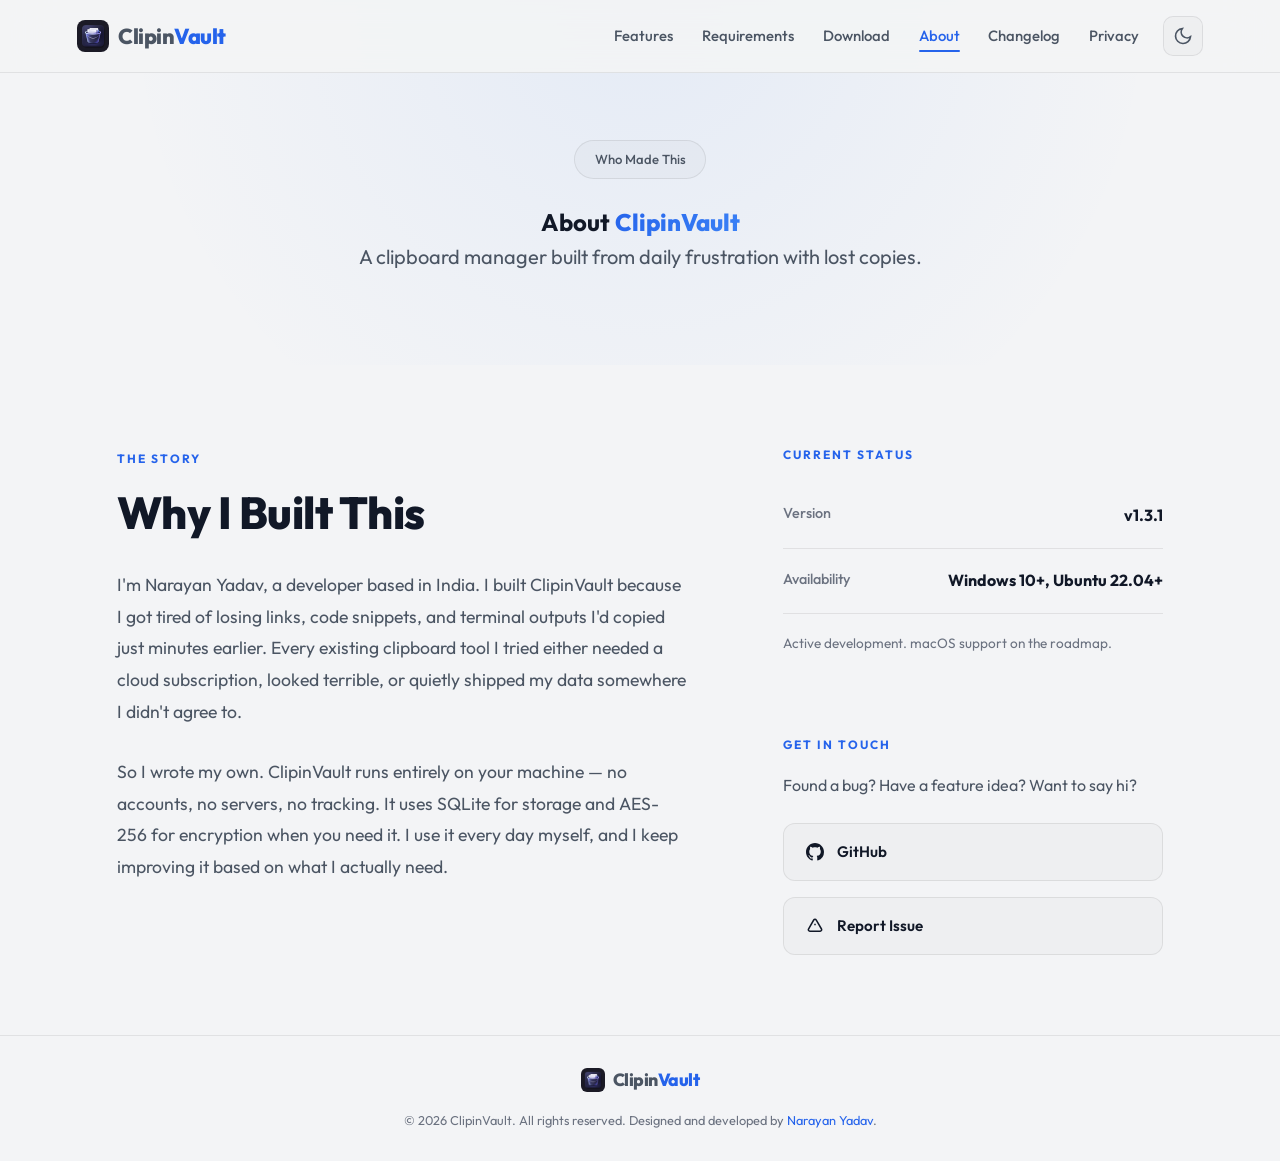
==== about/index.html @ 2b8b4d9b "add new with fix the bugs" ====
<!doctype html>
<html lang="en" data-theme="dark">
  <head>
    <meta charset="UTF-8" />
    <meta name="viewport" content="width=device-width, initial-scale=1.0" />
    <title>About-ClipinVault</title>
    <meta name="description" content="ClipinVault is built by Narayan Yadav. A clipboard manager born from daily frustration with lost copies." />
    <meta name="robots" content="index, follow" />
    <link rel="canonical" href="https://clipinvault.com/about/" />
    <meta property="og:type" content="website" />
    <meta property="og:url" content="https://clipinvault.com/about/" />
    <meta property="og:title" content="About-ClipinVault" />
    <meta property="og:description" content="The story behind ClipinVault and the developer who builds it." />
    <meta property="og:image" content="https://clipinvault.com/assets/og-preview.png" />
    <meta name="twitter:card" content="summary_large_image" />
    <meta name="twitter:image" content="https://clipinvault.com/assets/og-preview.png" />
    <link rel="icon" type="image/png" href="../assets/appicon.png?v=2" />
    <link href="https://fonts.googleapis.com/css2?family=Inter:wght@400;500;600&family=Outfit:wght@600;700;800&display=swap" rel="stylesheet" />
    <link rel="stylesheet" href="../style.css" />
  </head>
  <body>
    <header>
      <nav id="navbar">
        <a href="../" class="logo">
          <img src="../assets/appicon.png?v=2" alt="ClipinVault Logo" class="logo-img" width="32" height="32" />
          <span class="logo-text">
            <span class="logo-clipin">Clipin</span><span class="logo-vault">Vault</span>
          </span>
        </a>
        <div class="nav-right">
          <div class="nav-links" id="navLinks">
            <a href="../#features">Features</a>
            <a href="../#requirements">Requirements</a>
            <a href="../#download">Download</a>
            <a href="../about/" class="nav-active">About</a>
            <a href="../changelog/">Changelog</a>
            <a href="../privacy/">Privacy</a>
          </div>
          <button class="theme-toggle" id="themeToggle" aria-label="Toggle dark/light theme">
            <svg class="icon-sun" width="20" height="20" fill="none" stroke="currentColor" stroke-width="2" viewBox="0 0 24 24"><circle cx="12" cy="12" r="5" /><path d="M12 1v2M12 21v2M4.22 4.22l1.42 1.42M18.36 18.36l1.42 1.42M1 12h2M21 12h2M4.22 19.78l1.42-1.42M18.36 5.64l1.42-1.42" /></svg>
            <svg class="icon-moon" width="20" height="20" fill="none" stroke="currentColor" stroke-width="2" viewBox="0 0 24 24"><path d="M21 12.79A9 9 0 1111.21 3 7 7 0 0021 12.79z" /></svg>
          </button>
          <button class="hamburger" id="hamburger" aria-label="Open menu">
            <span></span><span></span><span></span>
          </button>
        </div>
      </nav>
    </header>

    <main class="about-page">
      <section class="about-hero anim-fade">
        <div class="hero-badge">Who Made This</div>
        <h1>About <span class="gradient-text">ClipinVault</span></h1>
        <p class="hero-sub">A clipboard manager built from daily frustration with lost copies.</p>
      </section>

      <section class="about-grid container">
        <div class="about-story anim-fade">
          <div class="section-tag">The Story</div>
          <h2>Why I Built This</h2>
          <p>I'm Narayan Yadav, a developer based in India. I built ClipinVault because I got tired of losing links, code snippets, and terminal outputs I'd copied just minutes earlier. Every existing clipboard tool I tried either needed a cloud subscription, looked terrible, or quietly shipped my data somewhere I didn't agree to.</p>
          <p>So I wrote my own. ClipinVault runs entirely on your machine — no accounts, no servers, no tracking. It uses SQLite for storage and AES-256 for encryption when you need it. I use it every day myself, and I keep improving it based on what I actually need.</p>
        </div>

        <div class="about-side-info anim-fade">
          <div class="about-status">
            <div class="section-tag">Current Status</div>
            <div class="status-item">
              <span class="status-label">Version</span>
              <span class="status-value">v1.3.1</span>
            </div>
            <div class="status-item">
              <span class="status-label">Availability</span>
              <span class="status-value">Windows 10+, Ubuntu 22.04+</span>
            </div>
            <p class="status-note">Active development. macOS support on the roadmap.</p>
          </div>

          <div class="about-contact">
            <div class="section-tag">Get In Touch</div>
            <p>Found a bug? Have a feature idea? Want to say hi?</p>
            <div class="contact-links">
              <a href="https://github.com/nhyadav" class="contact-link">
                <svg width="18" height="18" fill="currentColor" viewBox="0 0 24 24"><path d="M12 0C5.37 0 0 5.37 0 12c0 5.31 3.435 9.795 8.205 11.385.6.105.825-.255.825-.57 0-.285-.015-1.23-.015-2.235-3.015.555-3.795-.735-4.035-1.41-.135-.345-.72-1.41-1.23-1.695-.42-.225-1.02-.78-.015-.795.945-.015 1.62.87 1.845 1.23 1.08 1.815 2.805 1.305 3.495.99.105-.78.42-1.305.765-1.605-2.67-.3-5.46-1.335-5.46-5.925 0-1.305.465-2.385 1.23-3.225-.12-.3-.54-1.53.12-3.18 0 0 1.005-.315 3.3 1.23.96-.27 1.98-.405 3-.405s2.04.135 3 .405c2.295-1.56 3.3-1.23 3.3-1.23.66 1.65.24 2.88.12 3.18.765.84 1.23 1.905 1.23 3.225 0 4.605-2.805 5.625-5.475 5.925.435.375.81 1.095.81 2.22 0 1.605-.015 2.895-.015 3.3 0 .315.225.69.825.57A12.02 12.02 0 0024 12c0-6.63-5.37-12-12-12z"/></svg>
                <span>GitHub</span>
              </a>
              <a href="https://github.com/nhyadav/ClipinVault/issues" class="contact-link">
                <svg width="18" height="18" fill="none" stroke="currentColor" stroke-width="2" viewBox="0 0 24 24"><path d="M12 9v2m0 4h.01m-6.938 4h13.856c1.54 0 2.502-1.667 1.732-3L13.732 4c-.77-1.333-2.694-1.333-3.464 0L3.34 16c-.77 1.333.192 3 1.732 3z"/></svg>
                <span>Report Issue</span>
              </a>
            </div>
          </div>
        </div>
      </section>
    </main>

    <footer>
      <div class="footer-inner">
        <div class="footer-brand">
          <img src="../assets/appicon.png?v=2" alt="ClipinVault" width="24" height="24" />
          <span class="logo-text" style="font-size: 1.1rem">
            <span class="logo-clipin">Clipin</span><span class="logo-vault">Vault</span>
          </span>
        </div>
        <p class="footer-copy">
          &copy; 2026 ClipinVault. All rights reserved. Designed and developed by
          <a href="https://github.com/nhyadav">Narayan Yadav</a>.
        </p>
      </div>
    </footer>

    <script>
      const toggle = document.getElementById("themeToggle");
      const html = document.documentElement;
      const stored = localStorage.getItem("cv-theme");
      if (stored) html.setAttribute("data-theme", stored);
      else if (window.matchMedia("(prefers-color-scheme: light)").matches) html.setAttribute("data-theme", "light");
      toggle.addEventListener("click", () => {
        const next = html.getAttribute("data-theme") === "dark" ? "light" : "dark";
        html.setAttribute("data-theme", next);
        localStorage.setItem("cv-theme", next);
      });
      const hamburger = document.getElementById("hamburger");
      const navLinks = document.getElementById("navLinks");
      hamburger.addEventListener("click", () => {
        navLinks.classList.toggle("open");
        hamburger.classList.toggle("active");
      });
      navLinks.querySelectorAll("a").forEach((a) =>
        a.addEventListener("click", () => {
          navLinks.classList.remove("open");
          hamburger.classList.remove("active");
        }),
      );
      const observer = new IntersectionObserver(
        (entries) => {
          entries.forEach((e) => {
            if (e.isIntersecting) {
              e.target.classList.add("visible");
              observer.unobserve(e.target);
            }
          });
        },
        { threshold: 0.15 },
      );
      document.querySelectorAll(".anim-fade").forEach((el) => observer.observe(el));
    </script>
  </body>
</html>
---- style.css ----
/* ===== THEME VARIABLES ===== */
[data-theme="dark"] {
  --bg: #111827;
  --bg-card: #1f2937;
  --bg-elevated: #374151;
  --accent: #3b82f6;
  --accent2: #60a5fa;
  --text: #f9fafb;
  --text2: #9ca3af;
  --text3: #6b7280;
  --border: rgba(255, 255, 255, 0.1);
  --border-hover: rgba(255, 255, 255, 0.2);
  --glass: rgba(255, 255, 255, 0.05);
  --shadow: 0 10px 40px rgba(0, 0, 0, 0.4);
  --nav-bg: rgba(17, 24, 39, 0.85);
  --code-bg: rgba(59, 130, 246, 0.15);
  --badge-avail-bg: rgba(52, 211, 153, 0.15);
  --badge-avail-color: #34d399;
  --badge-coming-bg: rgba(251, 191, 36, 0.15);
  --badge-coming-color: #fbbf24;
}
[data-theme="light"] {
  --bg: #f3f4f6;
  --bg-card: #ffffff;
  --bg-elevated: #e5e7eb;
  --accent: #2563eb;
  --accent2: #3b82f6;
  --text: #111827;
  --text2: #4b5563;
  --text3: #6b7280;
  --border: rgba(0, 0, 0, 0.08);
  --border-hover: rgba(0, 0, 0, 0.15);
  --glass: rgba(0, 0, 0, 0.02);
  --shadow: 0 10px 40px rgba(0, 0, 0, 0.06);
  --nav-bg: rgba(243, 244, 246, 0.9);
  --code-bg: rgba(37, 99, 235, 0.08);
  --badge-avail-bg: rgba(16, 185, 129, 0.12);
  --badge-avail-color: #059669;
  --badge-coming-bg: rgba(245, 158, 11, 0.12);
  --badge-coming-color: #d97706;
}

/* ===== RESET & BASE ===== */
*,
*::before,
*::after {
  margin: 0;
  padding: 0;
  box-sizing: border-box;
}
html {
  scroll-behavior: smooth;
}
body {
  font-family: "Outfit", sans-serif;
  background: var(--bg);
  color: var(--text);
  line-height: 1.6;
  overflow-x: hidden;
  -webkit-font-smoothing: antialiased;
  transition:
    background 0.35s,
    color 0.35s;
}
h1,
h2,
h3,
.logo-text {
  font-family: "Outfit", sans-serif;
}
a {
  color: inherit;
  text-decoration: none;
}
img {
  max-width: 100%;
  display: block;
}

.gradient-text {
  background: linear-gradient(135deg, var(--accent), var(--accent2));
  -webkit-background-clip: text;
  background-clip: text;
  -webkit-text-fill-color: transparent;
  font-weight: 800;
}

/* ===== NAV ===== */
nav {
  position: fixed;
  top: 0;
  width: 100%;
  padding: 1rem 6%;
  display: flex;
  justify-content: space-between;
  align-items: center;
  background: var(--nav-bg);
  backdrop-filter: blur(24px);
  -webkit-backdrop-filter: blur(24px);
  z-index: 1000;
  border-bottom: 1px solid var(--border);
  transition: background 0.35s;
}
.logo {
  display: flex;
  align-items: center;
  gap: 0.6rem;
}
.logo-img {
  width: 32px;
  height: 32px;
  border-radius: 8px;
}
.logo-text {
  font-size: 1.35rem;
  font-weight: 800;
  letter-spacing: -0.5px;
}
.logo-clipin {
  color: var(--text2);
}
.logo-vault {
  color: var(--accent);
}
.nav-right {
  display: flex;
  align-items: center;
  gap: 1.5rem;
}
.nav-links {
  display: flex;
  gap: 1.8rem;
}
.nav-links a {
  color: var(--text2);
  font-weight: 500;
  font-size: 0.93rem;
  transition: color 0.25s;
}
.nav-links a:hover {
  color: var(--text);
}

/* Theme toggle */
.theme-toggle {
  background: var(--glass);
  border: 1px solid var(--border);
  border-radius: 10px;
  width: 40px;
  height: 40px;
  display: flex;
  align-items: center;
  justify-content: center;
  cursor: pointer;
  color: var(--text2);
  transition: all 0.25s;
}
.theme-toggle:hover {
  border-color: var(--accent);
  color: var(--accent);
}
[data-theme="dark"] .icon-sun {
  display: block;
}
[data-theme="dark"] .icon-moon {
  display: none;
}
[data-theme="light"] .icon-sun {
  display: none;
}
[data-theme="light"] .icon-moon {
  display: block;
}

/* Hamburger */
.hamburger {
  display: none;
  flex-direction: column;
  gap: 5px;
  background: none;
  border: none;
  cursor: pointer;
  padding: 4px;
}
.hamburger span {
  width: 22px;
  height: 2px;
  background: var(--text2);
  border-radius: 2px;
  transition: all 0.3s;
}
.hamburger.active span:nth-child(1) {
  transform: rotate(45deg) translate(5px, 5px);
}
.hamburger.active span:nth-child(2) {
  opacity: 0;
}
.hamburger.active span:nth-child(3) {
  transform: rotate(-45deg) translate(5px, -5px);
}

/* ===== HERO ===== */
.hero {
  padding: 110px 6% 40px;
  display: flex;
  flex-direction: column;
  align-items: center;
  text-align: center;
  position: relative;
}
.hero::before {
  content: "";
  position: absolute;
  top: -200px;
  left: 50%;
  transform: translateX(-50%);
  width: 900px;
  height: 900px;
  background: radial-gradient(
    circle,
    rgba(59, 130, 246, 0.1) 0%,
    transparent 65%
  );
  pointer-events: none;
  z-index: -1;
}
.hero-badge {
  display: inline-flex;
  align-items: center;
  gap: 0.4rem;
  padding: 0.5rem 1.2rem;
  border-radius: 99px;
  font-size: 0.82rem;
  font-weight: 500;
  background: var(--glass);
  border: 1px solid var(--border);
  color: var(--text2);
  margin-bottom: 1.5rem;
}
.hero h1 {
  font-size: clamp(2.4rem, 5.5vw, 4.2rem);
  font-weight: 800;
  line-height: 1.1;
  margin-bottom: 1.2rem;
  max-width: 800px;
}
.hero-sub {
  font-size: 1.1rem;
  color: var(--text2);
  max-width: 600px;
  margin-bottom: 2rem;
  line-height: 1.6;
}
.hero-note {
  font-size: 0.82rem;
  color: var(--text3);
  margin-top: -1rem;
}
.mac-note {
  color: var(--accent);
}

/* ===== BUTTONS ===== */
.cta-group {
  display: flex;
  flex-wrap: wrap;
  gap: 1rem;
  justify-content: center;
  margin-bottom: 1.5rem;
}
.btn {
  padding: 0.9rem 2.2rem;
  border-radius: 99px;
  font-weight: 600;
  font-size: 0.95rem;
  display: inline-flex;
  align-items: center;
  justify-content: center;
  gap: 0.8rem;
  transition: all 0.2s cubic-bezier(0.4, 0, 0.2, 1);
  cursor: pointer;
  border: 1px solid transparent;
}
.btn-primary {
  background: linear-gradient(135deg, var(--accent), var(--accent2));
  color: #fff;
  box-shadow: 0 4px 14px 0 rgba(79, 70, 229, 0.25);
}
.btn-primary:hover {
  transform: translateY(-2px);
  box-shadow: 0 6px 20px rgba(79, 70, 229, 0.35);
  opacity: 0.95;
}
.btn-outline {
  border: 1px solid var(--border);
  color: var(--text);
  background: var(--bg-card);
  box-shadow: 0 2px 8px rgba(0, 0, 0, 0.04);
}
.btn-outline:hover {
  border-color: var(--accent);
  background: var(--bg);
  box-shadow: 0 4px 12px rgba(0, 0, 0, 0.08);
}
.btn-disabled {
  border: 1px solid var(--border);
  color: var(--text3);
  background: var(--glass);
  cursor: not-allowed;
  opacity: 0.6;
}
.btn-sm {
  padding: 0.65rem 1.4rem;
  font-size: 0.85rem;
}

/* ===== MOCKUP ===== */
.mockup-container {
  width: 90%;
  max-width: 960px;
  margin: 0 auto 100px;
  background: var(--bg-card);
  border-radius: 20px;
  padding: 12px;
  border: 1px solid var(--border);
  box-shadow: var(--shadow);
  overflow: hidden;
  transition:
    background 0.35s,
    border-color 0.35s;
}
.mockup-header {
  display: flex;
  align-items: center;
  gap: 8px;
  padding: 8px 12px;
  background: var(--glass);
  border-radius: 12px 12px 0 0;
  margin-bottom: 4px;
}
.dot {
  width: 10px;
  height: 10px;
  border-radius: 50%;
}
.red {
  background: #ff5f56;
}
.yellow {
  background: #ffbd2e;
}
.green {
  background: #27c93f;
}
.mockup-title {
  font-size: 0.72rem;
  color: var(--text3);
  margin-left: 8px;
  font-weight: 500;
}
.mockup-content {
  display: grid;
  grid-template-columns: 180px 1fr;
  height: 340px;
  gap: 8px;
}

/* Sidebar */
.sidebar {
  background: var(--glass);
  border-radius: 10px;
  padding: 12px;
  display: flex;
  flex-direction: column;
  gap: 4px;
}
.sb-search {
  display: flex;
  align-items: center;
  gap: 6px;
  padding: 8px 10px;
  border-radius: 8px;
  background: var(--bg-elevated);
  font-size: 0.72rem;
  color: var(--text3);
  margin-bottom: 6px;
  border: 1px solid var(--border);
}
.sb-item {
  display: flex;
  align-items: center;
  gap: 8px;
  padding: 7px 10px;
  border-radius: 8px;
  font-size: 0.75rem;
  color: var(--text2);
  cursor: default;
  transition: background 0.2s;
}
.sb-item.active {
  background: rgba(99, 102, 241, 0.12);
  color: var(--accent);
}
.sb-icon {
  font-size: 0.85rem;
}

/* Main pane */
.main-pane {
  background: var(--glass);
  border-radius: 10px;
  padding: 14px;
  display: flex;
  flex-direction: column;
  gap: 8px;
  overflow: hidden;
}
.clip-item {
  padding: 12px 14px;
  border-radius: 10px;
  background: var(--bg-elevated);
  border: 1px solid var(--border);
  transition: border-color 0.2s;
}
.clip-item:hover {
  border-color: var(--border-hover);
}
.clip-time {
  font-size: 0.65rem;
  color: var(--text3);
  margin-bottom: 4px;
  font-weight: 500;
}
.clip-body {
  font-size: 0.78rem;
  color: var(--text2);
  line-height: 1.5;
}
.clip-link {
  color: var(--accent);
  text-decoration: underline;
}
.clip-code {
  font-family: "Courier New", monospace;
  padding: 4px 8px;
  border-radius: 6px;
  background: var(--code-bg);
  color: var(--accent);
  font-size: 0.72rem;
}

/* ===== SECTIONS SHARED ===== */
.section-header {
  text-align: center;
  margin-bottom: 3.5rem;
}
.section-header h2 {
  font-size: clamp(1.8rem, 3.5vw, 2.8rem);
  font-weight: 800;
  margin-bottom: 1rem;
}
.section-header p {
  color: var(--text2);
  font-size: 1.05rem;
  max-width: 520px;
  margin: 0 auto;
}

/* ===== BENTO FEATURES ===== */
.bento-section {
  padding: 80px 6%;
  max-width: 1240px;
  margin: 0 auto;
}
.bento-grid {
  display: grid;
  grid-template-columns: repeat(4, 1fr);
  grid-template-rows: auto auto auto;
  gap: 1.5rem;
  grid-auto-flow: dense;
}

.bento-card {
  background: var(--bg-card);
  border-radius: 20px;
  border: 1px solid var(--border);
  padding: 1.8rem;
  display: flex;
  flex-direction: column;
  position: relative;
  overflow: hidden;
  transition: all 0.4s cubic-bezier(0.4, 0, 0.2, 1);
}
.bento-card:hover {
  border-color: var(--accent);
  box-shadow: 0 16px 48px rgba(0, 0, 0, 0.2);
  transform: translateY(-4px);
}
.bento-card::before {
  content: "";
  position: absolute;
  top: 0; left: 0; right: 0; bottom: 0;
  background: radial-gradient(800px circle at top left, rgba(99,102,241,0.06), transparent 40%);
  z-index: 0;
  pointer-events: none;
}

.bento-content {
  position: relative;
  z-index: 1;
  height: 100%;
  display: flex;
  flex-direction: column;
}

.bento-pill {
  display: inline-block;
  align-self: flex-start;
  padding: 0.35rem 0.9rem;
  border-radius: 99px;
  font-size: 0.72rem;
  font-weight: 700;
  text-transform: uppercase;
  letter-spacing: 0.5px;
  background: rgba(99, 102, 241, 0.15);
  color: var(--accent);
  margin-bottom: 1.2rem;
  border: 1px solid rgba(99, 102, 241, 0.25);
}
.pill-purple { background: rgba(139, 92, 246, 0.15); color: #8b5cf6; border-color: rgba(139, 92, 246, 0.25); }
.pill-green { background: rgba(34, 197, 94, 0.15); color: #22c55e; border-color: rgba(34, 197, 94, 0.25); }
.pill-blue { background: rgba(56, 189, 248, 0.15); color: #38bdf8; border-color: rgba(56, 189, 248, 0.25); }
.pill-outline { background: var(--glass); color: var(--text2); border-color: var(--border); }

.bento-card h3 {
  font-size: 1.45rem;
  margin-bottom: 0.8rem;
  color: var(--text);
  line-height: 1.3;
}
.bento-card p {
  color: var(--text2);
  font-size: 0.95rem;
  line-height: 1.6;
}

/* Sizing Blocks */
.card-large {
  grid-column: span 2;
  grid-row: span 2;
}
.card-tall {
  grid-column: span 1;
  grid-row: span 2;
}
.card-wide {
  grid-column: span 2;
  grid-row: span 1;
}
.card-small {
  grid-column: span 1;
  grid-row: span 1;
}

/* Custom Art */
.bento-art {
  position: relative;
  z-index: 1;
  flex-grow: 1;
  display: flex;
  align-items: center;
  justify-content: center;
  margin-top: 2rem;
}
.art-badge {
  background: var(--bg-elevated);
  padding: 0.8rem 1.2rem;
  border-radius: 12px;
  border: 1px solid var(--border);
  box-shadow: 0 10px 30px rgba(0,0,0,0.3);
  display: flex;
  align-items: center;
  gap: 10px;
  font-weight: 600;
  color: var(--accent);
  animation: floatApp 4s ease-in-out infinite;
}
@keyframes floatApp {
  0% { transform: translateY(0px) rotate(-2deg); }
  50% { transform: translateY(-10px) rotate(2deg); }
  100% { transform: translateY(0px) rotate(-2deg); }
}

/* Responsive Bento */
@media (max-width: 1024px) {
  .bento-grid {
    grid-template-columns: repeat(2, 1fr);
  }
  .card-large, .card-wide {
    grid-column: span 2;
  }
  .card-tall {
    grid-column: span 1;
    grid-row: span 1;
  }
}
@media (max-width: 600px) {
  .bento-grid {
    grid-template-columns: 1fr;
  }
  .card-large, .card-wide, .card-tall, .card-small {
    grid-column: span 1;
    grid-row: auto;
  }
}

/* ===== REQUIREMENTS ===== */
.requirements {
  padding: 80px 6%;
  max-width: 1200px;
  margin: 0 auto;
}
.req-grid {
  display: grid;
  grid-template-columns: repeat(auto-fit, minmax(280px, 1fr));
  gap: 1.5rem;
}
.req-card {
  background: var(--bg-card);
  padding: 2.5rem 2rem;
  border-radius: 20px;
  border: 1px solid var(--border);
  display: flex;
  flex-direction: column;
  align-items: center;
  text-align: center;
  gap: 1.2rem;
  transition: all 0.3s ease;
}
.req-card:hover {
  border-color: var(--accent);
  transform: translateY(-3px);
}
.req-icon {
  width: 48px;
  height: 48px;
  background: var(--glass);
  border-radius: 12px;
  display: flex;
  align-items: center;
  justify-content: center;
  color: var(--accent);
  border: 1px solid var(--border);
}
.req-card h3 {
  font-size: 1.3rem;
  font-weight: 700;
}
.req-badge {
  display: inline-block;
  padding: 0.3rem 0.8rem;
  border-radius: 99px;
  font-size: 0.72rem;
  font-weight: 600;
  width: fit-content;
}
.req-badge.available {
  background: var(--badge-avail-bg);
  color: var(--badge-avail-color);
}
.req-badge.coming {
  background: var(--badge-coming-bg);
  color: var(--badge-coming-color);
}
.req-card ul {
  list-style: none;
  display: flex;
  flex-direction: column;
  gap: 0.5rem;
}
.req-card li {
  font-size: 0.85rem;
  color: var(--text2);
  padding-left: 1rem;
  position: relative;
}
.req-card li::before {
  content: "›";
  position: absolute;
  left: 0;
  color: var(--accent);
  font-weight: 700;
}
.req-card li strong {
  color: var(--text);
  font-weight: 600;
}
.coming-msg {
  padding: 1.5rem;
  border-radius: 12px;
  background: var(--glass);
  border: 1px dashed var(--badge-coming-color);
  text-align: center;
}
.coming-msg p {
  font-size: 0.88rem;
  color: var(--text2);
  line-height: 1.6;
}
.coming-msg p:first-child {
  font-weight: 600;
  color: var(--text);
  margin-bottom: 0.3rem;
}

/* Req extras */
.req-note {
  font-weight: 400;
  color: var(--text3);
  font-size: 0.78rem;
}
.req-info {
  font-size: 0.82rem;
  color: var(--text2);
  line-height: 1.5;
  padding: 0.6rem 0.8rem;
  background: var(--glass);
  border-radius: 8px;
  border: 1px solid var(--border);
}
.req-info code,
.req-dep-title code {
  background: var(--code-bg);
  color: var(--accent);
  padding: 2px 6px;
  border-radius: 4px;
  font-size: 0.78rem;
  font-family: "Courier New", monospace;
}
.req-dep-title {
  font-size: 0.88rem;
  font-weight: 600;
  color: var(--text);
  margin-bottom: 0.4rem;
}
.dep-table {
  display: flex;
  flex-direction: column;
  gap: 0;
  border: 1px solid var(--border);
  border-radius: 10px;
  overflow: hidden;
  margin-bottom: 0.6rem;
}
.dep-row {
  display: grid;
  grid-template-columns: 1fr 1fr;
  padding: 0.5rem 0.8rem;
  font-size: 0.78rem;
  border-bottom: 1px solid var(--border);
  transition: background 0.2s;
}
.dep-row:last-child {
  border-bottom: none;
}
.dep-row:hover:not(.dep-header) {
  background: var(--glass);
}
.dep-header {
  background: var(--bg-elevated);
  font-weight: 600;
  color: var(--text);
  font-size: 0.75rem;
  text-transform: uppercase;
  letter-spacing: 0.5px;
}
.dep-row code {
  background: var(--code-bg);
  color: var(--accent);
  padding: 1px 5px;
  border-radius: 4px;
  font-family: "Courier New", monospace;
  font-size: 0.75rem;
}
.dep-row span {
  color: var(--text2);
}

/* ===== INSTALLATION GUIDE ===== */
.install-guide {
  padding: 80px 6%;
  max-width: 1000px;
  margin: 0 auto;
}
.install-container {
  display: grid;
  grid-template-columns: 1fr 1fr;
  gap: 3rem;
  margin-top: 3rem;
}
.install-method h3 {
  display: flex;
  align-items: center;
  gap: 0.8rem;
  font-size: 1.4rem;
  margin-bottom: 1.2rem;
}
.install-method p {
  font-size: 0.95rem;
  color: var(--text2);
  margin-bottom: 1.5rem;
}
.terminal-box {
  background: #000;
  border-radius: 12px;
  padding: 1.2rem;
  font-family: "Courier New", monospace;
  position: relative;
  border: 1px solid var(--border);
  box-shadow: 0 10px 30px rgba(0, 0, 0, 0.2);
}
.terminal-header {
  display: flex;
  gap: 6px;
  margin-bottom: 1rem;
}
.terminal-dot {
  width: 8px;
  height: 8px;
  border-radius: 50%;
}
.t-red {
  background: #ff5f56;
}
.t-yellow {
  background: #ffbd2e;
}
.t-green {
  background: #27c93f;
}

.terminal-box code {
  color: #fff;
  font-size: 0.88rem;
  line-height: 1.5;
  display: block;
  word-break: break-all;
}
.terminal-box code .prompt {
  color: var(--accent);
  margin-right: 8px;
  user-select: none;
}
.terminal-box code .comment {
  color: #6a737d;
  display: block;
  margin-bottom: 4px;
}

.gui-steps {
  list-style: none;
  counter-reset: step;
}
.gui-steps li {
  position: relative;
  padding-left: 3rem;
  margin-bottom: 1.5rem;
  font-size: 0.95rem;
  color: var(--text2);
}
.gui-steps li::before {
  counter-increment: step;
  content: counter(step);
  position: absolute;
  left: 0;
  top: 0;
  width: 2rem;
  height: 2rem;
  background: var(--glass);
  border: 1px solid var(--border);
  border-radius: 50%;
  display: flex;
  align-items: center;
  justify-content: center;
  font-weight: 700;
  color: var(--accent);
  font-size: 0.85rem;
}

@media (max-width: 900px) {
  .install-container {
    grid-template-columns: 1fr;
    gap: 2rem;
  }
}

/* ===== DOWNLOAD CTA ===== */
.download-cta {
  padding: 60px 6% 80px;
  text-align: center;
}

/* ===== FOOTER ===== */
footer {
  border-top: 1px solid var(--border);
  padding: 30px 6%;
  transition: border-color 0.35s;
}
.footer-inner {
  max-width: 1200px;
  margin: 0 auto;
  display: flex;
  flex-direction: column;
  align-items: center;
  gap: 1rem;
}
.footer-brand {
  display: flex;
  align-items: center;
  gap: 0.5rem;
}
.footer-links {
  display: flex;
  gap: 1.5rem;
}
.footer-links a {
  font-size: 0.85rem;
  color: var(--text3);
  transition: color 0.25s;
}
.footer-links a:hover {
  color: var(--accent);
}
.footer-copy {
  font-size: 0.8rem;
  color: var(--text3);
}
.footer-copy a {
  color: var(--accent);
  transition: color 0.25s;
}
.footer-copy a:hover {
  text-decoration: underline;
}

/* ===== ANIMATIONS ===== */
.anim-fade {
  opacity: 0;
  transform: translateY(30px);
  transition:
    opacity 0.7s ease,
    transform 0.7s ease;
}
.anim-fade.visible {
  opacity: 1;
  transform: translateY(0);
}

/* ===== RESPONSIVE ===== */
@media (max-width: 768px) {
  nav {
    padding: 1rem 5%;
  }
  .nav-links {
    position: fixed;
    top: 60px;
    right: -100%;
    width: 70%;
    height: calc(100vh - 60px);
    flex-direction: column;
    background: var(--bg);
    padding: 2rem;
    gap: 1.5rem;
    transition: right 0.35s;
    border-left: 1px solid var(--border);
    box-shadow: -10px 0 30px rgba(0, 0, 0, 0.2);
  }
  .nav-links.open {
    right: 0;
  }
  .hamburger {
    display: flex;
  }
  .hero {
    padding: 120px 5% 40px;
  }
  .hero h1 {
    font-size: 2.2rem;
  }
  .cta-group {
    flex-direction: column;
    width: 100%;
  }
  .btn {
    width: 100%;
    justify-content: center;
  }
  .mockup-container {
    width: 95%;
    margin-bottom: 60px;
  }
  .mockup-content {
    grid-template-columns: 1fr;
    height: auto;
  }
  .sidebar {
    display: none;
  }
  .main-pane {
    height: 260px;
  }
  .features,
  .requirements {
    padding: 60px 5%;
  }
  .features-grid,
  .req-grid {
    grid-template-columns: 1fr;
  }
  .section-header h2 {
    font-size: 1.8rem;
  }
}

/* ===== PRIVACY PAGE SPECIFIC ===== */
.privacy-page .about-hero {
  padding: 140px 6% 60px;
  text-align: center;
  background: radial-gradient(circle at top, rgba(59, 130, 246, 0.08), transparent 70%);
}

.privacy-page .last-updated {
  display: block;
  font-size: 0.85rem;
  color: var(--text3);
  margin-top: 1.5rem;
}

.privacy-content {
  max-width: 800px;
  margin: 0 auto;
  padding: 80px 6% 120px;
  display: flex;
  flex-direction: column;
  gap: 6rem;
}

.privacy-section {
  display: flex;
  flex-direction: column;
}

.privacy-section h2 {
  font-size: 1.8rem;
  font-weight: 800;
  margin-bottom: 1.2rem;
  color: var(--text);
  letter-spacing: -0.5px;
}

.privacy-section p {
  font-size: 1.1rem;
  color: var(--text2);
  line-height: 1.8;
}

.privacy-section a {
  color: var(--accent);
  text-decoration: underline;
}

/* ===== CHANGELOG PAGE SPECIFIC ===== */
.changelog-page .about-hero {
  padding: 140px 6% 60px;
  text-align: center;
  background: radial-gradient(circle at top, rgba(59, 130, 246, 0.08), transparent 70%);
}

.changelog-timeline {
  max-width: 900px;
  margin: 0 auto;
  padding: 80px 6% 120px;
  display: flex;
  flex-direction: column;
  gap: 4rem;
}

.changelog-item {
  display: grid;
  grid-template-columns: 200px 1fr;
  gap: 3rem;
  padding-bottom: 4rem;
  border-bottom: 1px solid var(--border);
}

.changelog-item:last-child {
  border-bottom: none;
}

.changelog-meta {
  display: flex;
  flex-direction: column;
  gap: 0.5rem;
}

.changelog-meta .version-tag {
  font-size: 1.1rem;
  font-weight: 800;
  color: var(--accent);
  background: var(--code-bg);
  padding: 0.4rem 0.8rem;
  border-radius: 8px;
  width: fit-content;
}

.changelog-meta .version-date {
  font-size: 0.9rem;
  color: var(--text3);
  font-weight: 500;
}

.changelog-content ul {
  list-style: none;
  display: flex;
  flex-direction: column;
  gap: 1rem;
}

.changelog-content li {
  font-size: 1.05rem;
  color: var(--text2);
  line-height: 1.6;
  position: relative;
  padding-left: 1.5rem;
}

.changelog-content li::before {
  content: "";
  position: absolute;
  left: 0;
  top: 0.7rem;
  width: 6px;
  height: 6px;
  background: var(--accent);
  border-radius: 50%;
  opacity: 0.6;
}

.changelog-downloads {
  margin-top: 2.5rem;
  display: flex;
  gap: 1rem;
  flex-wrap: wrap;
}

@media (max-width: 800px) {
  .changelog-item {
    grid-template-columns: 1fr;
    gap: 1.5rem;
  }
}
@media (min-width: 769px) and (max-width: 1024px) {
  nav {
    padding: 1rem 4%;
  }
  .hero {
    padding: 140px 4% 60px;
  }
  .features,
  .requirements {
    padding: 80px 4%;
  }
  .features-grid,
  .req-grid {
    grid-template-columns: repeat(2, 1fr);
  }
}

/* ===== PRIVACY PAGE SPECIFIC ===== */
.privacy-page .about-hero {
  padding: 160px 6% 80px;
  text-align: left;
  max-width: 1200px;
  margin: 0 auto;
}

.privacy-page .hero-badge {
  margin-left: 0;
}

.privacy-page .last-updated {
  display: block;
  font-size: 0.9rem;
  color: var(--text3);
  margin-top: 1.5rem;
  font-weight: 500;
}

.privacy-content {
  max-width: 1200px;
  margin: 0 auto;
  padding: 0 6% 120px;
  display: flex;
  flex-direction: column;
  gap: 8rem;
}

.privacy-section {
  display: grid;
  grid-template-columns: 320px 1fr;
  gap: 4rem;
  align-items: start;
}

.section-header-block {
  position: sticky;
  top: 120px;
}

.privacy-section h2 {
  font-size: 2.2rem;
  font-weight: 800;
  margin-top: 0.5rem;
  color: var(--text);
  letter-spacing: -1px;
  line-height: 1.1;
}

.section-content-block p {
  font-size: 1.15rem;
  color: var(--text2);
  line-height: 1.8;
  margin-bottom: 2rem;
}

.section-content-block p:last-child {
  margin-bottom: 0;
}

.privacy-section a {
  color: var(--accent);
  text-decoration: underline;
}

/* ===== CHANGELOG PAGE SPECIFIC ===== */
.changelog-page .about-hero {
  padding: 160px 6% 80px;
  text-align: left;
  max-width: 1200px;
  margin: 0 auto;
}

.changelog-timeline {
  max-width: 1200px;
  margin: 0 auto;
  padding: 0 6% 120px;
  display: flex;
  flex-direction: column;
  gap: 6rem;
}

.changelog-item {
  display: grid;
  grid-template-columns: 320px 1fr;
  gap: 4rem;
  padding-bottom: 6rem;
  border-bottom: 1px solid var(--border);
}

.changelog-item:last-child {
  border-bottom: none;
}

.changelog-meta {
  position: sticky;
  top: 120px;
  display: flex;
  flex-direction: column;
  gap: 0.8rem;
}

.changelog-meta .version-tag {
  font-size: 1.2rem;
  font-weight: 800;
  color: var(--accent);
  background: var(--code-bg);
  padding: 0.5rem 1rem;
  border-radius: 12px;
  width: fit-content;
}

.changelog-meta .version-date {
  font-size: 1rem;
  color: var(--text3);
  font-weight: 600;
  letter-spacing: 0.5px;
}

.changelog-content ul {
  list-style: none;
  display: flex;
  flex-direction: column;
  gap: 1.5rem;
}

.changelog-content li {
  font-size: 1.1rem;
  color: var(--text2);
  line-height: 1.7;
  position: relative;
  padding-left: 2rem;
}

.changelog-content li::before {
  content: "→";
  position: absolute;
  left: 0;
  color: var(--accent);
  font-weight: bold;
  opacity: 0.5;
}

.changelog-downloads {
  margin-top: 3.5rem;
  display: flex;
  gap: 1.5rem;
  flex-wrap: wrap;
}

@media (max-width: 900px) {
  .privacy-section,
  .changelog-item {
    grid-template-columns: 1fr;
    gap: 2rem;
  }
  
  .section-header-block,
  .changelog-meta {
    position: static;
  }

  .privacy-page .about-hero,
  .changelog-page .about-hero {
    text-align: center;
    padding: 120px 6% 60px;
  }

  .privacy-page .hero-badge {
    margin-left: auto;
  }
}

/* ===== ABOUT PAGE SPECIFIC ===== */
.about-page .about-hero {
  padding: 140px 6% 60px;
  text-align: center;
  position: relative;
  overflow: hidden;
  background: radial-gradient(circle at top, rgba(59, 130, 246, 0.08), transparent 70%);
}

.about-page .hero-sub {
  font-size: 1.25rem;
  color: var(--text2);
  max-width: 700px;
  margin: 0 auto 2rem;
  line-height: 1.6;
}

.about-grid {
  display: grid;
  grid-template-columns: 1.5fr 1fr;
  gap: 6rem;
  max-width: 1200px;
  margin: 0 auto;
  padding: 80px 6%;
  align-items: start;
}

.section-tag {
  display: inline-block;
  font-size: 0.75rem;
  font-weight: 700;
  text-transform: uppercase;
  letter-spacing: 2px;
  color: var(--accent);
  margin-bottom: 1.2rem;
}

.about-story h2 {
  font-size: clamp(1.8rem, 4vw, 2.8rem);
  font-weight: 800;
  margin-bottom: 2rem;
  line-height: 1.1;
  letter-spacing: -0.5px;
}

.about-story p {
  font-size: 1.1rem;
  color: var(--text2);
  line-height: 1.8;
  margin-bottom: 1.8rem;
}

.about-side-info {
  display: flex;
  flex-direction: column;
  gap: 5rem;
  position: sticky;
  top: 100px;
}

.about-status, .about-contact {
  display: flex;
  flex-direction: column;
}

.status-item {
  display: flex;
  justify-content: space-between;
  padding: 1.2rem 0;
  border-bottom: 1px solid var(--border);
}

.status-label {
  color: var(--text3);
  font-weight: 500;
  font-size: 0.9rem;
}

.status-value {
  color: var(--text);
  font-weight: 700;
  font-size: 1rem;
}

.status-note {
  font-size: 0.85rem;
  color: var(--text3);
  margin-top: 1.2rem;
  line-height: 1.6;
}

.about-contact p {
  font-size: 1rem;
  color: var(--text2);
  margin-bottom: 1.5rem;
  line-height: 1.6;
}

.contact-links {
  display: flex;
  flex-direction: column;
  gap: 1rem;
}

.contact-link {
  display: flex;
  align-items: center;
  gap: 0.8rem;
  padding: 1rem 1.4rem;
  background: var(--glass);
  border: 1px solid var(--border);
  border-radius: 12px;
  color: var(--text);
  font-weight: 600;
  transition: all 0.3s cubic-bezier(0.4, 0, 0.2, 1);
  font-size: 0.95rem;
}

.contact-link:hover {
  border-color: var(--accent);
  background: rgba(59, 130, 246, 0.08);
  transform: translateX(6px);
  color: var(--accent);
}

.contact-link svg {
  flex-shrink: 0;
  transition: transform 0.3s;
}

.contact-link:hover svg {
  transform: scale(1.1);
}

@media (max-width: 1024px) {
  .about-grid {
    gap: 4rem;
  }
}

@media (max-width: 768px) {
  .about-grid {
    grid-template-columns: 1fr;
    gap: 5rem;
    padding-top: 40px;
  }
  .about-side-info {
    position: static;
    gap: 4rem;
  }
  .about-hero {
    padding-top: 120px;
  }
  .about-story h2 {
    font-size: 2.2rem;
  }
}

.footer-brand img {
  border-radius: 6px;
  object-fit: contain;
}

/* ===== NAV ACTIVE STATE ===== */
.nav-links a.nav-active {
  color: var(--accent) !important;
  position: relative;
}
.nav-links a.nav-active::after {
  content: "";
  position: absolute;
  bottom: -4px;
  left: 0;
  right: 0;
  height: 2px;
  background: var(--accent);
  border-radius: 2px;
}

/* ===== APP UI MOCKUP ===== */
.app-mockup-section {
  padding: 0 6% 80px;
  max-width: 1100px;
  margin: 0 auto;
  display: flex;
  flex-direction: column;
  align-items: center;
  gap: 1.2rem;
}

.mockup-window {
  width: 100%;
  background: var(--bg-card);
  border-radius: 16px;
  border: 1px solid var(--border);
  box-shadow: 0 24px 60px rgba(0,0,0,0.35);
  overflow: hidden;
  transition: border-color 0.35s, background 0.35s;
}

.mockup-titlebar {
  display: flex;
  align-items: center;
  gap: 0.8rem;
  padding: 0.7rem 1.2rem;
  background: var(--bg-elevated);
  border-bottom: 1px solid var(--border);
}
.titlebar-dots {
  display: flex;
  gap: 6px;
}
.tdot {
  width: 10px;
  height: 10px;
  border-radius: 50%;
}
.tdot-red { background: #ff5f56; }
.tdot-yellow { background: #ffbd2e; }
.tdot-green { background: #27c93f; }
.titlebar-label {
  font-size: 0.78rem;
  font-weight: 600;
  color: var(--text3);
  margin-left: 0.4rem;
}

.mockup-body {
  display: grid;
  grid-template-columns: 175px 1fr 220px;
  height: 400px;
}

/* ===== REAL TITLEBAR ===== */
.mockup-titlebar {
  display: flex;
  align-items: center;
  gap: 0;
  padding: 0 0.85rem;
  height: 36px;
  background: var(--bg-elevated);
  border-bottom: 1px solid var(--border);
  justify-content: space-between;
}
.mk-tb-left {
  display: flex;
  align-items: center;
  gap: 0.45rem;
  min-width: 120px;
}
.mk-tb-icon { border-radius: 3px; flex-shrink: 0; }
.mk-tb-app { font-size: 0.75rem; font-weight: 700; color: var(--text); }

.mk-tb-search {
  flex: 1;
  max-width: 320px;
  display: flex;
  align-items: center;
  gap: 6px;
  padding: 0.3rem 0.75rem;
  border-radius: 6px;
  background: var(--bg-card);
  border: 1px solid var(--border);
  font-size: 0.7rem;
  color: var(--text3);
}

.mk-tb-right {
  display: flex;
  align-items: center;
  gap: 0.4rem;
  min-width: 120px;
  justify-content: flex-end;
}
.mk-status-dot {
  width: 7px; height: 7px;
  border-radius: 50%;
  background: #22c55e;
  display: inline-block;
}
.mk-status-label { font-size: 0.65rem; color: #22c55e; font-weight: 600; }
.mk-tb-icon-btn {
  font-size: 0.7rem;
  color: var(--text3);
  padding: 1px 5px;
  cursor: pointer;
  border-radius: 3px;
}
.mk-tb-icon-btn:hover { background: var(--bg-card); }
.mk-win-btn { font-size: 0.65rem; }
.mk-close-btn:hover { background: #e53e3e !important; color: #fff; }

/* ===== SIDEBAR: NAV + TAGS ===== */
.mockup-sidebar {
  padding: 0.65rem 0;
  border-right: 1px solid var(--border);
  display: flex;
  flex-direction: column;
  background: var(--bg-elevated);
  overflow: hidden;
}

.mk-nav-group {
  display: flex;
  flex-direction: column;
  padding: 0 0.5rem;
  gap: 1px;
  margin-bottom: 0.3rem;
}

.mk-nav-item {
  display: flex;
  align-items: center;
  justify-content: space-between;
  padding: 0.3rem 0.6rem;
  border-radius: 6px;
  cursor: pointer;
  transition: background 0.15s;
}
.mk-nav-item:hover { background: var(--bg-card); }
.mk-nav-active {
  background: rgba(59,130,246,0.12) !important;
}
.mk-nav-label { font-size: 0.72rem; color: var(--text2); flex: 1; }
.mk-nav-active .mk-nav-label { color: var(--accent); font-weight: 600; }
.mk-nav-count {
  font-size: 0.65rem;
  font-weight: 600;
  padding: 1px 6px;
  border-radius: 99px;
  background: var(--bg-card);
  color: var(--text2);
  border: 1px solid var(--border);
  min-width: 20px;
  text-align: center;
}
.mk-count-zero { opacity: 0.45; }
.mk-count-accent { background: rgba(139,92,246,0.12); color: #8b5cf6; border-color: rgba(139,92,246,0.25); }
.mk-nav-active .mk-nav-count { background: rgba(59,130,246,0.18); color: var(--accent); border-color: rgba(59,130,246,0.3); }

.mk-sidebar-section-label {
  font-size: 0.58rem;
  font-weight: 700;
  letter-spacing: 0.7px;
  color: var(--text3);
  padding: 0.5rem 1.1rem 0.25rem;
  text-transform: uppercase;
}

.mk-tag-icon {
  width: 8px; height: 8px;
  border-radius: 2px;
  display: inline-block;
  margin-right: 6px;
  flex-shrink: 0;
}
.mk-tag-code { background: #22c55e; }
.mk-tag-sql { background: #3b82f6; }
.mk-tag-json { background: #f59e0b; }
.mk-tag-url { background: #6366f1; }
.mk-tag-cmd { background: #ec4899; }
.mk-tag-img { background: #14b8a6; }
.mk-tag-txt { background: var(--text3); }
.mk-tag-mfa { background: #f97316; }

.mk-sidebar-footer {
  margin-top: auto;
  padding: 0.6rem 1rem;
  border-top: 1px solid var(--border);
}
.mk-autoclean-badge {
  font-size: 0.65rem;
  color: var(--text3);
  display: flex;
  align-items: center;
  gap: 0.4rem;
}
.mk-ac-on {
  background: rgba(34,197,94,0.15);
  color: #22c55e;
  font-weight: 700;
  font-size: 0.6rem;
  padding: 1px 6px;
  border-radius: 4px;
}

/* ===== CLIP LIST (centre panel) ===== */
.mockup-clips {
  display: flex;
  flex-direction: column;
  overflow-y: auto;
  border-right: 1px solid var(--border);
  background: var(--bg-card);
}

.mk-list-section-hdr {
  font-size: 0.65rem;
  font-weight: 700;
  letter-spacing: 0.5px;
  color: var(--text3);
  padding: 0.55rem 0.9rem 0.3rem;
  text-transform: uppercase;
  position: sticky;
  top: 0;
  background: var(--bg-card);
  border-bottom: 1px solid var(--border);
}

.mk-row {
  display: grid;
  grid-template-columns: 20px 1fr auto;
  align-items: center;
  gap: 0.5rem;
  padding: 0.5rem 0.75rem;
  border-bottom: 1px solid var(--border);
  cursor: pointer;
  transition: background 0.15s;
}
.mk-row:hover { background: var(--bg-elevated); }
.mk-row-active {
  background: rgba(59,130,246,0.08) !important;
  border-left: 3px solid var(--accent);
}

.mk-row-typedot {
  width: 8px; height: 8px;
  border-radius: 50%;
  flex-shrink: 0;
  justify-self: center;
}
.mk-dot-txt { background: var(--text3); }
.mk-dot-img { background: #14b8a6; }
.mk-dot-sec { background: #8b5cf6; }
.mk-dot-url { background: #6366f1; }
.mk-dot-code { background: #22c55e; }

.mk-row-body { min-width: 0; }
.mk-row-id {
  font-size: 0.7rem;
  font-weight: 600;
  color: var(--text);
  white-space: nowrap;
  overflow: hidden;
  text-overflow: ellipsis;
}
.mk-row-pin-icon, .mk-row-lock-icon, .mk-row-copy-icon, .mk-row-del-icon {
  font-size: 0.6rem;
  margin-left: 4px;
  opacity: 0.7;
}
.mk-row-preview {
  font-size: 0.65rem;
  color: var(--text3);
  white-space: nowrap;
  overflow: hidden;
  text-overflow: ellipsis;
  margin-top: 1px;
}
.mk-row-secret { letter-spacing: 2px; color: var(--text3); }
.mk-preview-img { font-style: italic; }
.mk-row-time {
  font-size: 0.58rem;
  color: var(--text3);
  white-space: nowrap;
  align-self: start;
  padding-top: 1px;
}

/* ===== RIGHT DETAIL PANE ===== */
.mockup-detail {
  display: flex;
  flex-direction: column;
  padding: 1rem;
  background: var(--bg-elevated);
  overflow-y: auto;
  gap: 0.5rem;
}

.mk-detail-top { display: flex; justify-content: flex-end; }
.mk-detail-type-badge {
  font-size: 0.6rem;
  font-weight: 700;
  letter-spacing: 0.5px;
  padding: 2px 8px;
  border-radius: 4px;
  background: var(--bg-card);
  color: var(--text3);
  border: 1px solid var(--border);
  text-transform: uppercase;
}

.mk-detail-title {
  font-size: 0.82rem;
  font-weight: 700;
  color: var(--text);
  line-height: 1.3;
}

.mk-detail-section-label {
  font-size: 0.58rem;
  font-weight: 700;
  letter-spacing: 0.6px;
  color: var(--text3);
  text-transform: uppercase;
  margin-top: 0.4rem;
}
.mk-detail-meta-label { margin-top: 0.8rem; }
.mk-detail-used { color: var(--accent); }

.mk-detail-content {
  font-size: 0.75rem;
  color: var(--text2);
  background: var(--bg-card);
  padding: 0.6rem 0.8rem;
  border-radius: 6px;
  border: 1px solid var(--border);
  font-family: "Courier New", monospace;
  word-break: break-all;
  flex: 1;
  min-height: 80px;
}

.mk-detail-actions {
  display: flex;
  flex-direction: column;
  gap: 0.4rem;
  margin-top: 0.4rem;
}
.mk-detail-btn {
  width: 100%;
  padding: 0.45rem 0.75rem;
  border-radius: 6px;
  font-size: 0.72rem;
  font-weight: 600;
  font-family: inherit;
  cursor: pointer;
  border: 1px solid transparent;
  transition: opacity 0.2s;
  text-align: center;
}
.mk-detail-btn-primary {
  background: linear-gradient(135deg, var(--accent), var(--accent2));
  color: #fff;
}
.mk-detail-btn-ghost {
  background: var(--bg-card);
  border-color: var(--border);
  color: var(--text2);
}
.mk-detail-btn-danger {
  background: rgba(239,68,68,0.1);
  border-color: rgba(239,68,68,0.3);
  color: #ef4444;
}
.mk-detail-btn:hover { opacity: 0.82; }

.mk-detail-footer {
  font-size: 0.6rem;
  color: var(--text3);
  text-align: center;
  margin-top: auto;
  padding-top: 0.5rem;
  border-top: 1px solid var(--border);
}

@media (max-width: 700px) {
  .mockup-body {
    grid-template-columns: 1fr;
    height: auto;
  }
  .mockup-sidebar, .mockup-detail { display: none; }
  .mockup-clips { height: 340px; }
}


.mockup-sidebar {
  padding: 1rem;
  border-right: 1px solid var(--border);
  display: flex;
  flex-direction: column;
  gap: 0.6rem;
  background: var(--glass);
  overflow: hidden;
}

.mk-search {
  display: flex;
  align-items: center;
  gap: 6px;
  padding: 0.5rem 0.8rem;
  border-radius: 8px;
  background: var(--bg-elevated);
  font-size: 0.72rem;
  color: var(--text3);
  border: 1px solid var(--border);
}

.mk-filter-group {
  display: flex;
  flex-direction: column;
  gap: 2px;
}

.mk-filter {
  padding: 0.4rem 0.8rem;
  border-radius: 7px;
  font-size: 0.72rem;
  color: var(--text2);
  cursor: pointer;
  transition: background 0.2s, color 0.2s;
}
.mk-filter:hover {
  background: var(--bg-elevated);
  color: var(--text);
}
.mk-filter.active {
  background: rgba(59,130,246,0.12);
  color: var(--accent);
  font-weight: 600;
}

.mk-stats {
  margin-top: auto;
  padding-top: 0.8rem;
  border-top: 1px solid var(--border);
  display: flex;
  flex-direction: column;
  gap: 0.35rem;
}
.mk-stat-row {
  display: flex;
  justify-content: space-between;
  font-size: 0.7rem;
}
.mk-stat-row span { color: var(--text3); }
.mk-stat-row strong { color: var(--text); }

.mockup-clips {
  padding: 1rem;
  display: flex;
  flex-direction: column;
  gap: 0.7rem;
  overflow-y: auto;
  scroll-behavior: smooth;
}

.mk-clip {
  padding: 0.75rem 1rem;
  border-radius: 10px;
  background: var(--bg-elevated);
  border: 1px solid var(--border);
  transition: border-color 0.2s;
}
.mk-clip:hover {
  border-color: var(--border-hover);
}
.mk-clip-pinned {
  border-color: rgba(251,191,36,0.35);
  background: rgba(251,191,36,0.05);
}
.mk-clip-secret {
  border-color: rgba(139,92,246,0.35);
  background: rgba(139,92,246,0.05);
}

.mk-clip-top {
  display: flex;
  justify-content: space-between;
  align-items: center;
  margin-bottom: 0.3rem;
}
.mk-time {
  font-size: 0.65rem;
  color: var(--text3);
}
.mk-clip-title {
  font-size: 0.78rem;
  font-weight: 600;
  color: var(--text);
  margin-bottom: 0.3rem;
}
.mk-clip-preview {
  font-size: 0.75rem;
  color: var(--text2);
  line-height: 1.4;
  white-space: nowrap;
  overflow: hidden;
  text-overflow: ellipsis;
}
.mk-blur {
  filter: blur(4px);
  user-select: none;
  letter-spacing: 1px;
}
.mk-code {
  font-family: "Courier New", monospace;
  padding: 3px 6px;
  background: var(--code-bg);
  color: var(--accent);
  border-radius: 4px;
  font-size: 0.72rem;
}
.mk-clip-actions {
  display: flex;
  gap: 0.5rem;
  margin-top: 0.45rem;
}
.mk-action {
  font-size: 0.68rem;
  font-weight: 600;
  color: var(--accent);
  padding: 2px 8px;
  border-radius: 5px;
  background: rgba(59,130,246,0.08);
  border: 1px solid rgba(59,130,246,0.2);
  cursor: pointer;
  transition: background 0.2s;
}
.mk-action:hover { background: rgba(59,130,246,0.18); }

.mk-badge {
  font-size: 0.62rem;
  font-weight: 700;
  padding: 2px 7px;
  border-radius: 5px;
  text-transform: uppercase;
  letter-spacing: 0.3px;
}
.mk-badge-pin { background: rgba(251,191,36,0.15); color: #fbbf24; }
.mk-badge-secret { background: rgba(139,92,246,0.15); color: #8b5cf6; }
.mk-badge-url { background: rgba(59,130,246,0.12); color: var(--accent); }
.mk-badge-code { background: rgba(34,197,94,0.12); color: #22c55e; }
.mk-badge-text { background: var(--glass); color: var(--text3); }

.mockup-caption {
  font-size: 0.8rem;
  color: var(--text3);
  text-align: center;
}

@media (max-width: 600px) {
  .mockup-body {
    grid-template-columns: 1fr;
    height: auto;
  }
  .mockup-sidebar { display: none; }
  .mockup-clips { height: 320px; }
}

/* ===== VERSION BADGES (Changelog) ===== */
.version-latest-badge {
  display: inline-block;
  font-size: 0.68rem;
  font-weight: 700;
  text-transform: uppercase;
  letter-spacing: 0.5px;
  padding: 0.25rem 0.65rem;
  border-radius: 99px;
  background: rgba(34,197,94,0.15);
  color: #22c55e;
  border: 1px solid rgba(34,197,94,0.3);
  width: fit-content;
}

.version-prev-badge {
  display: inline-block;
  font-size: 0.68rem;
  font-weight: 700;
  text-transform: uppercase;
  letter-spacing: 0.5px;
  padding: 0.25rem 0.65rem;
  border-radius: 99px;
  background: var(--glass);
  color: var(--text3);
  border: 1px solid var(--border);
  width: fit-content;
}

/* ===== macOS NOTIFY FORM ===== */
.macos-notify-form {
  display: flex;
  gap: 0.5rem;
  margin-top: 1rem;
  width: 100%;
}
.notify-input {
  flex: 1;
  min-width: 0;
  padding: 0.55rem 0.9rem;
  border-radius: 8px;
  border: 1px solid var(--border);
  background: var(--bg-elevated);
  color: var(--text);
  font-size: 0.82rem;
  font-family: inherit;
  outline: none;
  transition: border-color 0.25s;
}
.notify-input:focus {
  border-color: var(--accent);
}
.btn-notify {
  padding: 0.55rem 1.1rem;
  border-radius: 8px;
  background: linear-gradient(135deg, var(--accent), var(--accent2));
  color: #fff;
  font-size: 0.82rem;
  font-weight: 700;
  border: none;
  cursor: pointer;
  white-space: nowrap;
  transition: opacity 0.2s;
  font-family: inherit;
}
.btn-notify:hover { opacity: 0.88; }
.notify-note {
  font-size: 0.8rem;
  color: #22c55e;
  margin-top: 0.5rem;
}

/* ===== SHA-256 CHECKSUM ===== */
.checksum-area {
  margin-top: 1.8rem;
  width: 100%;
  max-width: 680px;
}
.checksum-toggle {
  display: inline-flex;
  align-items: center;
  gap: 0.5rem;
  background: none;
  border: 1px solid var(--border);
  border-radius: 8px;
  padding: 0.5rem 1rem;
  font-size: 0.8rem;
  font-weight: 600;
  color: var(--text2);
  cursor: pointer;
  font-family: inherit;
  transition: all 0.2s;
}
.checksum-toggle:hover {
  border-color: var(--accent);
  color: var(--accent);
}
.checksum-chevron {
  margin-left: auto;
  transition: transform 0.3s;
}
.checksum-toggle[aria-expanded="true"] .checksum-chevron {
  transform: rotate(180deg);
}
.checksum-panel {
  max-height: 0;
  overflow: hidden;
  transition: max-height 0.4s ease;
  margin-top: 0.75rem;
}
.checksum-panel.open {
  max-height: 300px;
}
.checksum-row {
  display: flex;
  align-items: center;
  gap: 0.8rem;
  padding: 0.7rem 1rem;
  background: var(--bg-card);
  border: 1px solid var(--border);
  border-radius: 8px;
  margin-bottom: 0.5rem;
  flex-wrap: wrap;
}
.checksum-os {
  display: flex;
  align-items: center;
  gap: 0.5rem;
  font-size: 0.78rem;
  font-weight: 600;
  color: var(--text);
  min-width: 130px;
  flex-shrink: 0;
}
.checksum-hash {
  flex: 1;
  font-family: "Courier New", monospace;
  font-size: 0.7rem;
  color: var(--accent);
  background: var(--code-bg);
  padding: 3px 8px;
  border-radius: 5px;
  word-break: break-all;
  min-width: 0;
}
.copy-hash-btn {
  background: none;
  border: none;
  cursor: pointer;
  color: var(--text3);
  padding: 4px;
  flex-shrink: 0;
  transition: color 0.2s;
  display: flex;
}
.copy-hash-btn:hover { color: var(--accent); }
.checksum-hint {
  font-size: 0.75rem;
  color: var(--text3);
  line-height: 1.6;
  margin-top: 0.4rem;
}
.checksum-hint code {
  background: var(--code-bg);
  color: var(--accent);
  padding: 1px 5px;
  border-radius: 4px;
  font-family: "Courier New", monospace;
}
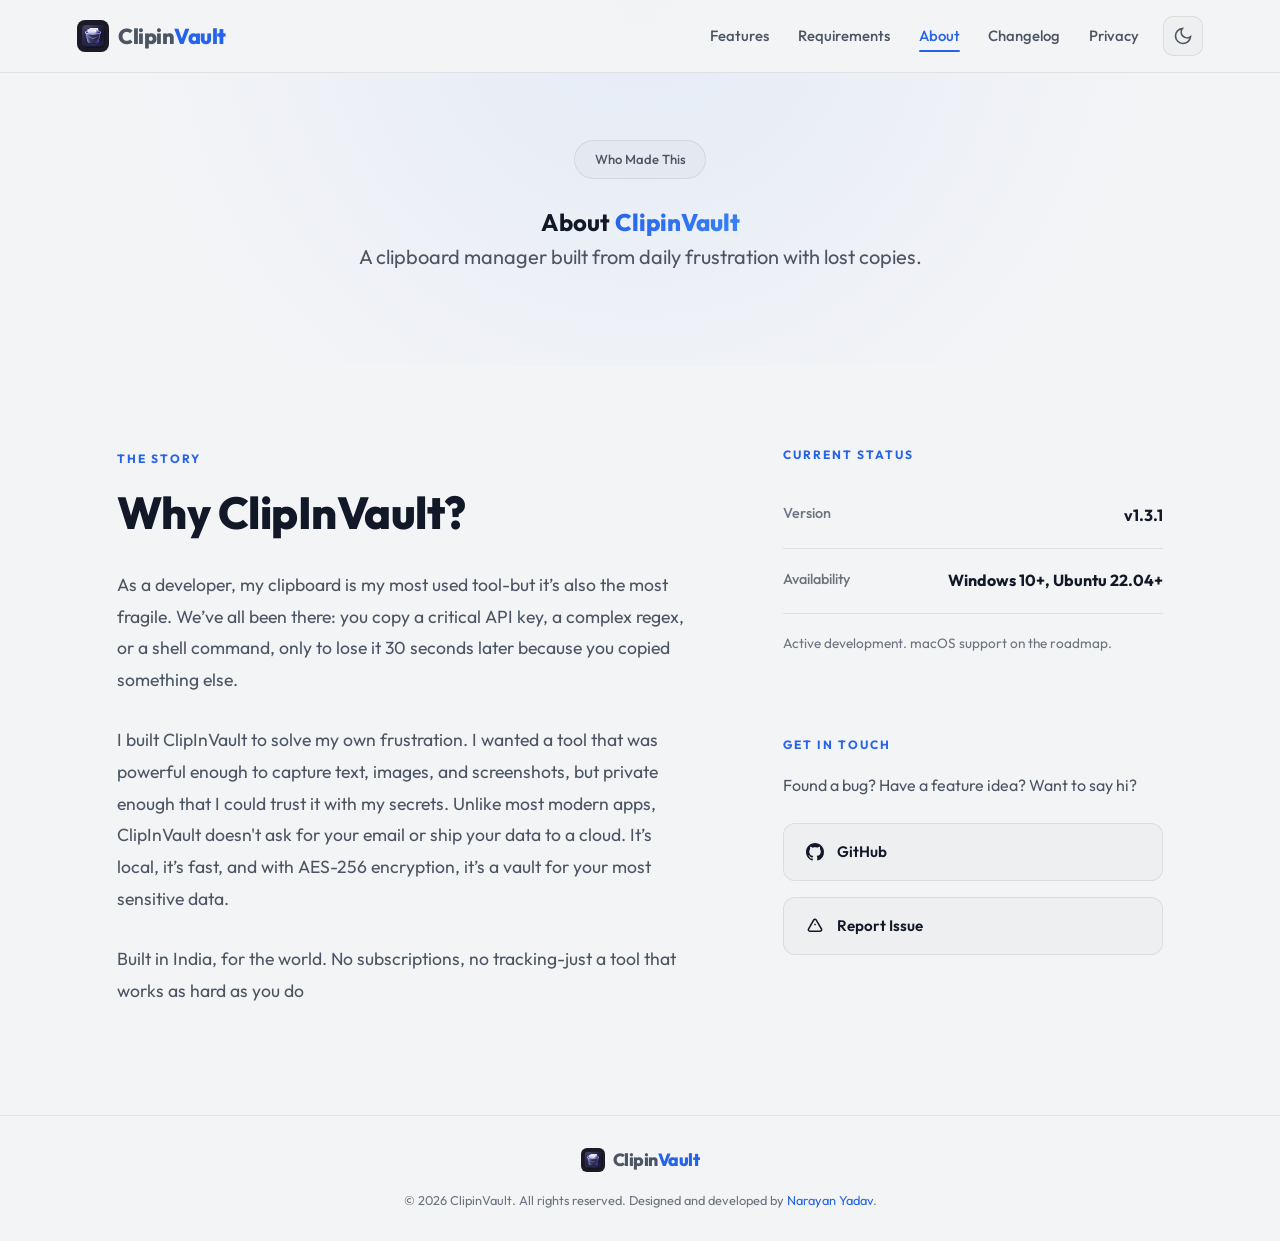
==== commit d4f5264b: "update the ui/ux" ====
--- a/about/index.html
+++ b/about/index.html
@@ -3,13 +3,13 @@
   <head>
     <meta charset="UTF-8" />
     <meta name="viewport" content="width=device-width, initial-scale=1.0" />
-    <title>About-ClipinVault</title>
+    <title>About | ClipinVault</title>
     <meta name="description" content="ClipinVault is built by Narayan Yadav. A clipboard manager born from daily frustration with lost copies." />
     <meta name="robots" content="index, follow" />
     <link rel="canonical" href="https://clipinvault.com/about/" />
     <meta property="og:type" content="website" />
     <meta property="og:url" content="https://clipinvault.com/about/" />
-    <meta property="og:title" content="About-ClipinVault" />
+    <meta property="og:title" content="About | ClipinVault" />
     <meta property="og:description" content="The story behind ClipinVault and the developer who builds it." />
     <meta property="og:image" content="https://clipinvault.com/assets/og-preview.png" />
     <meta name="twitter:card" content="summary_large_image" />
@@ -31,7 +31,6 @@
           <div class="nav-links" id="navLinks">
             <a href="../#features">Features</a>
             <a href="../#requirements">Requirements</a>
-            <a href="../#download">Download</a>
             <a href="../about/" class="nav-active">About</a>
             <a href="../changelog/">Changelog</a>
             <a href="../privacy/">Privacy</a>
@@ -57,9 +56,10 @@
       <section class="about-grid container">
         <div class="about-story anim-fade">
           <div class="section-tag">The Story</div>
-          <h2>Why I Built This</h2>
-          <p>I'm Narayan Yadav, a developer based in India. I built ClipinVault because I got tired of losing links, code snippets, and terminal outputs I'd copied just minutes earlier. Every existing clipboard tool I tried either needed a cloud subscription, looked terrible, or quietly shipped my data somewhere I didn't agree to.</p>
-          <p>So I wrote my own. ClipinVault runs entirely on your machine — no accounts, no servers, no tracking. It uses SQLite for storage and AES-256 for encryption when you need it. I use it every day myself, and I keep improving it based on what I actually need.</p>
+          <h2>Why ClipInVault?</h2>
+          <p>As a developer, my clipboard is my most used tool-but it’s also the most fragile. We’ve all been there: you copy a critical API key, a complex regex, or a shell command, only to lose it 30 seconds later because you copied something else.</p>
+          <p>I built ClipInVault to solve my own frustration. I wanted a tool that was powerful enough to capture text, images, and screenshots, but private enough that I could trust it with my secrets. Unlike most modern apps, ClipInVault doesn't ask for your email or ship your data to a cloud. It’s local, it’s fast, and with AES-256 encryption, it’s a vault for your most sensitive data.</p>
+          <p>Built in India, for the world. No subscriptions, no tracking-just a tool that works as hard as you do</p>
         </div>
 
         <div class="about-side-info anim-fade">
@@ -98,7 +98,7 @@
       <div class="footer-inner">
         <div class="footer-brand">
           <img src="../assets/appicon.png?v=2" alt="ClipinVault" width="24" height="24" />
-          <span class="logo-text" style="font-size: 1.1rem">
+          <span class="logo-text">
             <span class="logo-clipin">Clipin</span><span class="logo-vault">Vault</span>
           </span>
         </div>
--- a/style.css
+++ b/style.css
@@ -208,6 +208,24 @@
   text-align: center;
   position: relative;
 }
+.hero-inner {
+  width: 100%;
+  max-width: 1240px;
+  display: grid;
+  grid-template-columns: 1.05fr 0.95fr;
+  gap: 3.5rem;
+  align-items: center;
+}
+.hero-copy {
+  display: flex;
+  flex-direction: column;
+  align-items: flex-start;
+  text-align: left;
+}
+.hero-media {
+  position: relative;
+  width: 100%;
+}
 .hero::before {
   content: "";
   position: absolute;
@@ -632,8 +650,8 @@
   border: 1px solid var(--border);
   display: flex;
   flex-direction: column;
-  align-items: center;
-  text-align: center;
+  align-items: flex-start;
+  text-align: left;
   gap: 1.2rem;
   transition: all 0.3s ease;
 }
@@ -672,35 +690,71 @@
   background: var(--badge-coming-bg);
   color: var(--badge-coming-color);
 }
+.req-card ol,
+.req-card ul {
+  width: 100%;
+  margin: 0;
+  padding: 0;
+  display: flex;
+  flex-direction: column;
+  gap: 0.7rem;
+}
+
+.req-card ol {
+  list-style: none;
+  counter-reset: req;
+}
+
+.req-card ol li {
+  counter-increment: req;
+  font-size: 0.95rem;
+  color: var(--text2);
+  line-height: 1.6;
+  padding-left: 2rem;
+  position: relative;
+}
+
+.req-card ol li::before {
+  content: counter(req) ".";
+  position: absolute;
+  left: 0;
+  top: 0;
+  width: 1.5rem;
+  color: var(--accent);
+  font-weight: 800;
+  text-align: left;
+}
+
 .req-card ul {
   list-style: none;
-  display: flex;
-  flex-direction: column;
-  gap: 0.5rem;
-}
-.req-card li {
-  font-size: 0.85rem;
-  color: var(--text2);
+}
+
+.req-card ul li {
+  font-size: 0.95rem;
+  color: var(--text2);
+  line-height: 1.6;
   padding-left: 1rem;
   position: relative;
 }
-.req-card li::before {
+
+.req-card ul li::before {
   content: "›";
   position: absolute;
   left: 0;
   color: var(--accent);
-  font-weight: 700;
-}
+  font-weight: 800;
+}
+
 .req-card li strong {
   color: var(--text);
-  font-weight: 600;
+  font-weight: 700;
 }
 .coming-msg {
   padding: 1.5rem;
   border-radius: 12px;
   background: var(--glass);
   border: 1px dashed var(--badge-coming-color);
-  text-align: center;
+  text-align: left;
 }
 .coming-msg p {
   font-size: 0.88rem;
@@ -918,6 +972,9 @@
   display: flex;
   align-items: center;
   gap: 0.5rem;
+}
+.footer-brand .logo-text {
+  font-size: 1.1rem;
 }
 .footer-links {
   display: flex;
@@ -984,6 +1041,14 @@
   .hero {
     padding: 120px 5% 40px;
   }
+  .hero-inner {
+    grid-template-columns: 1fr;
+    gap: 2rem;
+  }
+  .hero-copy {
+    align-items: center;
+    text-align: center;
+  }
   .hero h1 {
     font-size: 2.2rem;
   }
@@ -1102,6 +1167,42 @@
   flex-direction: column;
   gap: 0.5rem;
 }
+.changelog-page .changelog-timeline {
+  position: relative;
+}
+.changelog-page .changelog-timeline::before {
+  content: "";
+  position: absolute;
+  left: calc(6% + 16px);
+  top: 80px;
+  bottom: 120px;
+  width: 2px;
+  background: linear-gradient(
+    180deg,
+    rgba(59,130,246,0.0),
+    rgba(59,130,246,0.35) 20%,
+    rgba(59,130,246,0.35) 80%,
+    rgba(59,130,246,0.0)
+  );
+  border-radius: 999px;
+  pointer-events: none;
+}
+.changelog-meta {
+  position: relative;
+  padding-left: 2.25rem;
+}
+.version-node {
+  position: absolute;
+  left: 10px;
+  top: 0.7rem;
+  width: 12px;
+  height: 12px;
+  border-radius: 50%;
+  background: var(--accent);
+  box-shadow:
+    0 0 0 4px rgba(59,130,246,0.18),
+    0 8px 18px rgba(0,0,0,0.25);
+}
 
 .changelog-meta .version-tag {
   font-size: 1.1rem;
@@ -1119,6 +1220,15 @@
   font-weight: 500;
 }
 
+.changelog-content ol {
+  padding-left: 1.25rem;
+}
+.changelog-content ol li {
+  font-size: 1.05rem;
+  color: var(--text2);
+  line-height: 1.6;
+  margin: 0.35rem 0;
+}
 .changelog-content ul {
   list-style: none;
   display: flex;
@@ -1126,7 +1236,7 @@
   gap: 1rem;
 }
 
-.changelog-content li {
+.changelog-content ul li {
   font-size: 1.05rem;
   color: var(--text2);
   line-height: 1.6;
@@ -1134,7 +1244,7 @@
   padding-left: 1.5rem;
 }
 
-.changelog-content li::before {
+.changelog-content ul li::before {
   content: "";
   position: absolute;
   left: 0;
@@ -1158,6 +1268,17 @@
     grid-template-columns: 1fr;
     gap: 1.5rem;
   }
+  .changelog-page .changelog-timeline::before {
+    left: calc(5% + 10px);
+    top: 40px;
+    bottom: 60px;
+  }
+  .changelog-meta {
+    padding-left: 2rem;
+  }
+  .version-node {
+    left: 4px;
+  }
 }
 @media (min-width: 769px) and (max-width: 1024px) {
   nav {
@@ -1237,6 +1358,10 @@
   margin-bottom: 0;
 }
 
+.section-content-block strong {
+  color: var(--accent);
+}
+
 .privacy-section a {
   color: var(--accent);
   text-decoration: underline;
@@ -1296,6 +1421,15 @@
   letter-spacing: 0.5px;
 }
 
+.changelog-content ol {
+  padding-left: 1.25rem;
+}
+.changelog-content ol li {
+  font-size: 1.1rem;
+  color: var(--text2);
+  line-height: 1.7;
+  margin: 0.4rem 0;
+}
 .changelog-content ul {
   list-style: none;
   display: flex;
@@ -1303,7 +1437,7 @@
   gap: 1.5rem;
 }
 
-.changelog-content li {
+.changelog-content ul li {
   font-size: 1.1rem;
   color: var(--text2);
   line-height: 1.7;
@@ -1311,7 +1445,7 @@
   padding-left: 2rem;
 }
 
-.changelog-content li::before {
+.changelog-content ul li::before {
   content: "→";
   position: absolute;
   left: 0;
@@ -1542,45 +1676,51 @@
 
 .mockup-window {
   width: 100%;
-  background: var(--bg-card);
+  background:
+    linear-gradient(180deg, rgba(255,255,255,0.04), transparent 140px),
+    var(--bg-card);
   border-radius: 16px;
   border: 1px solid var(--border);
-  box-shadow: 0 24px 60px rgba(0,0,0,0.35);
+  box-shadow:
+    0 24px 60px rgba(0,0,0,0.35),
+    0 1px 0 rgba(255,255,255,0.06) inset;
   overflow: hidden;
   transition: border-color 0.35s, background 0.35s;
-}
-
-.mockup-titlebar {
-  display: flex;
-  align-items: center;
-  gap: 0.8rem;
-  padding: 0.7rem 1.2rem;
-  background: var(--bg-elevated);
-  border-bottom: 1px solid var(--border);
-}
-.titlebar-dots {
-  display: flex;
-  gap: 6px;
-}
-.tdot {
-  width: 10px;
-  height: 10px;
-  border-radius: 50%;
-}
-.tdot-red { background: #ff5f56; }
-.tdot-yellow { background: #ffbd2e; }
-.tdot-green { background: #27c93f; }
-.titlebar-label {
-  font-size: 0.78rem;
-  font-weight: 600;
-  color: var(--text3);
-  margin-left: 0.4rem;
 }
 
 .mockup-body {
   display: grid;
   grid-template-columns: 175px 1fr 220px;
   height: 400px;
+}
+
+.mockup-sidebar,
+.mockup-clips,
+.mockup-detail {
+  min-height: 0;
+}
+
+/* Subtle desktop-style scrollbars for mock panels */
+.mockup-clips::-webkit-scrollbar,
+.mockup-detail::-webkit-scrollbar {
+  width: 10px;
+}
+.mockup-clips::-webkit-scrollbar-track,
+.mockup-detail::-webkit-scrollbar-track {
+  background: transparent;
+}
+.mockup-clips::-webkit-scrollbar-thumb,
+.mockup-detail::-webkit-scrollbar-thumb {
+  background: rgba(148, 163, 184, 0.18);
+  border: 3px solid transparent;
+  background-clip: content-box;
+  border-radius: 999px;
+}
+[data-theme="light"] .mockup-clips::-webkit-scrollbar-thumb,
+[data-theme="light"] .mockup-detail::-webkit-scrollbar-thumb {
+  background: rgba(17, 24, 39, 0.14);
+  border: 3px solid transparent;
+  background-clip: content-box;
 }
 
 /* ===== REAL TITLEBAR ===== */
@@ -1615,6 +1755,11 @@
   border: 1px solid var(--border);
   font-size: 0.7rem;
   color: var(--text3);
+}
+.mk-tb-search::before {
+  content: "⌕";
+  font-size: 0.72rem;
+  opacity: 0.7;
 }
 
 .mk-tb-right {
@@ -1768,7 +1913,7 @@
   cursor: pointer;
   transition: background 0.15s;
 }
-.mk-row:hover { background: var(--bg-elevated); }
+.mk-row:hover { background: rgba(148, 163, 184, 0.08); }
 .mk-row-active {
   background: rgba(59,130,246,0.08) !important;
   border-left: 3px solid var(--accent);
@@ -1799,6 +1944,19 @@
   font-size: 0.6rem;
   margin-left: 4px;
   opacity: 0.7;
+}
+.mk-row-right {
+  display: inline-flex;
+  align-items: center;
+  gap: 6px;
+  justify-content: flex-end;
+  color: var(--text3);
+}
+.mk-row-right .mk-row-pin-icon,
+.mk-row-right .mk-row-lock-icon,
+.mk-row-right .mk-row-copy-icon,
+.mk-row-right .mk-row-del-icon {
+  opacity: 0.65;
 }
 .mk-row-preview {
   font-size: 0.65rem;
